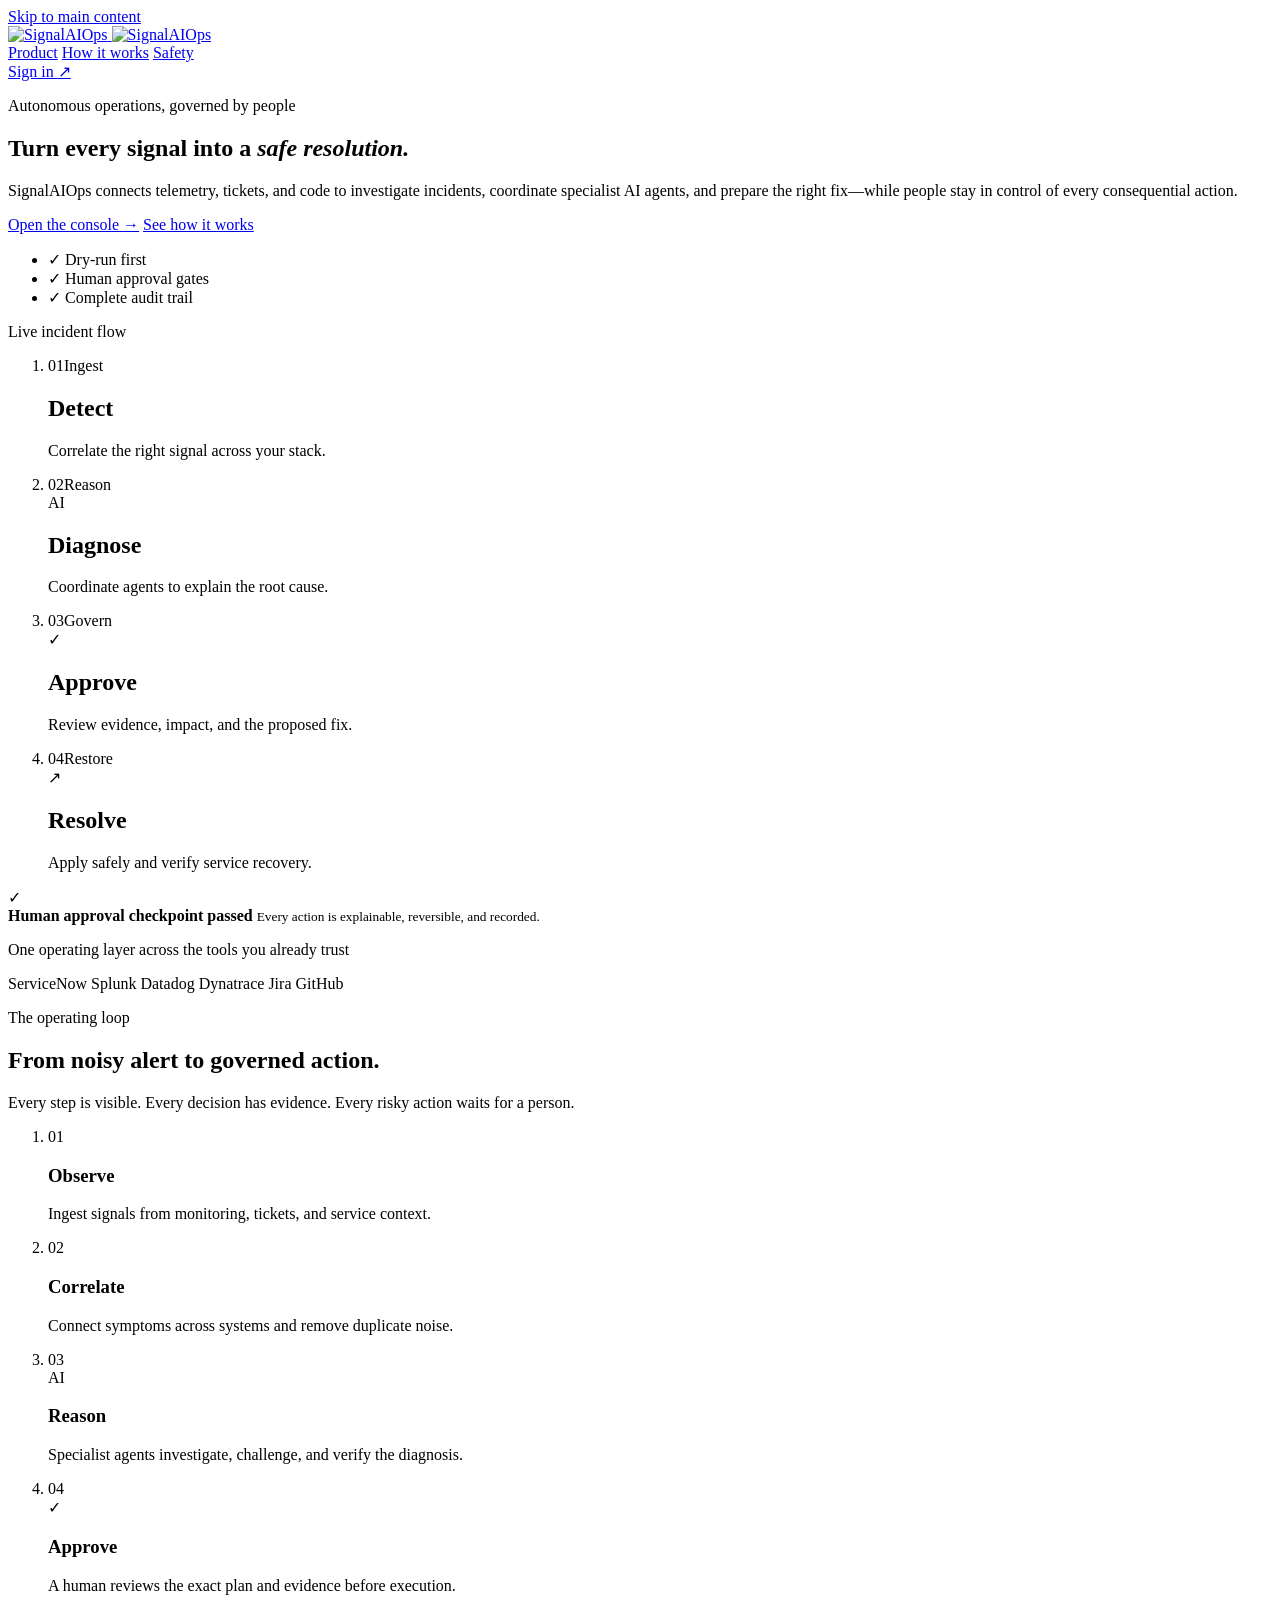
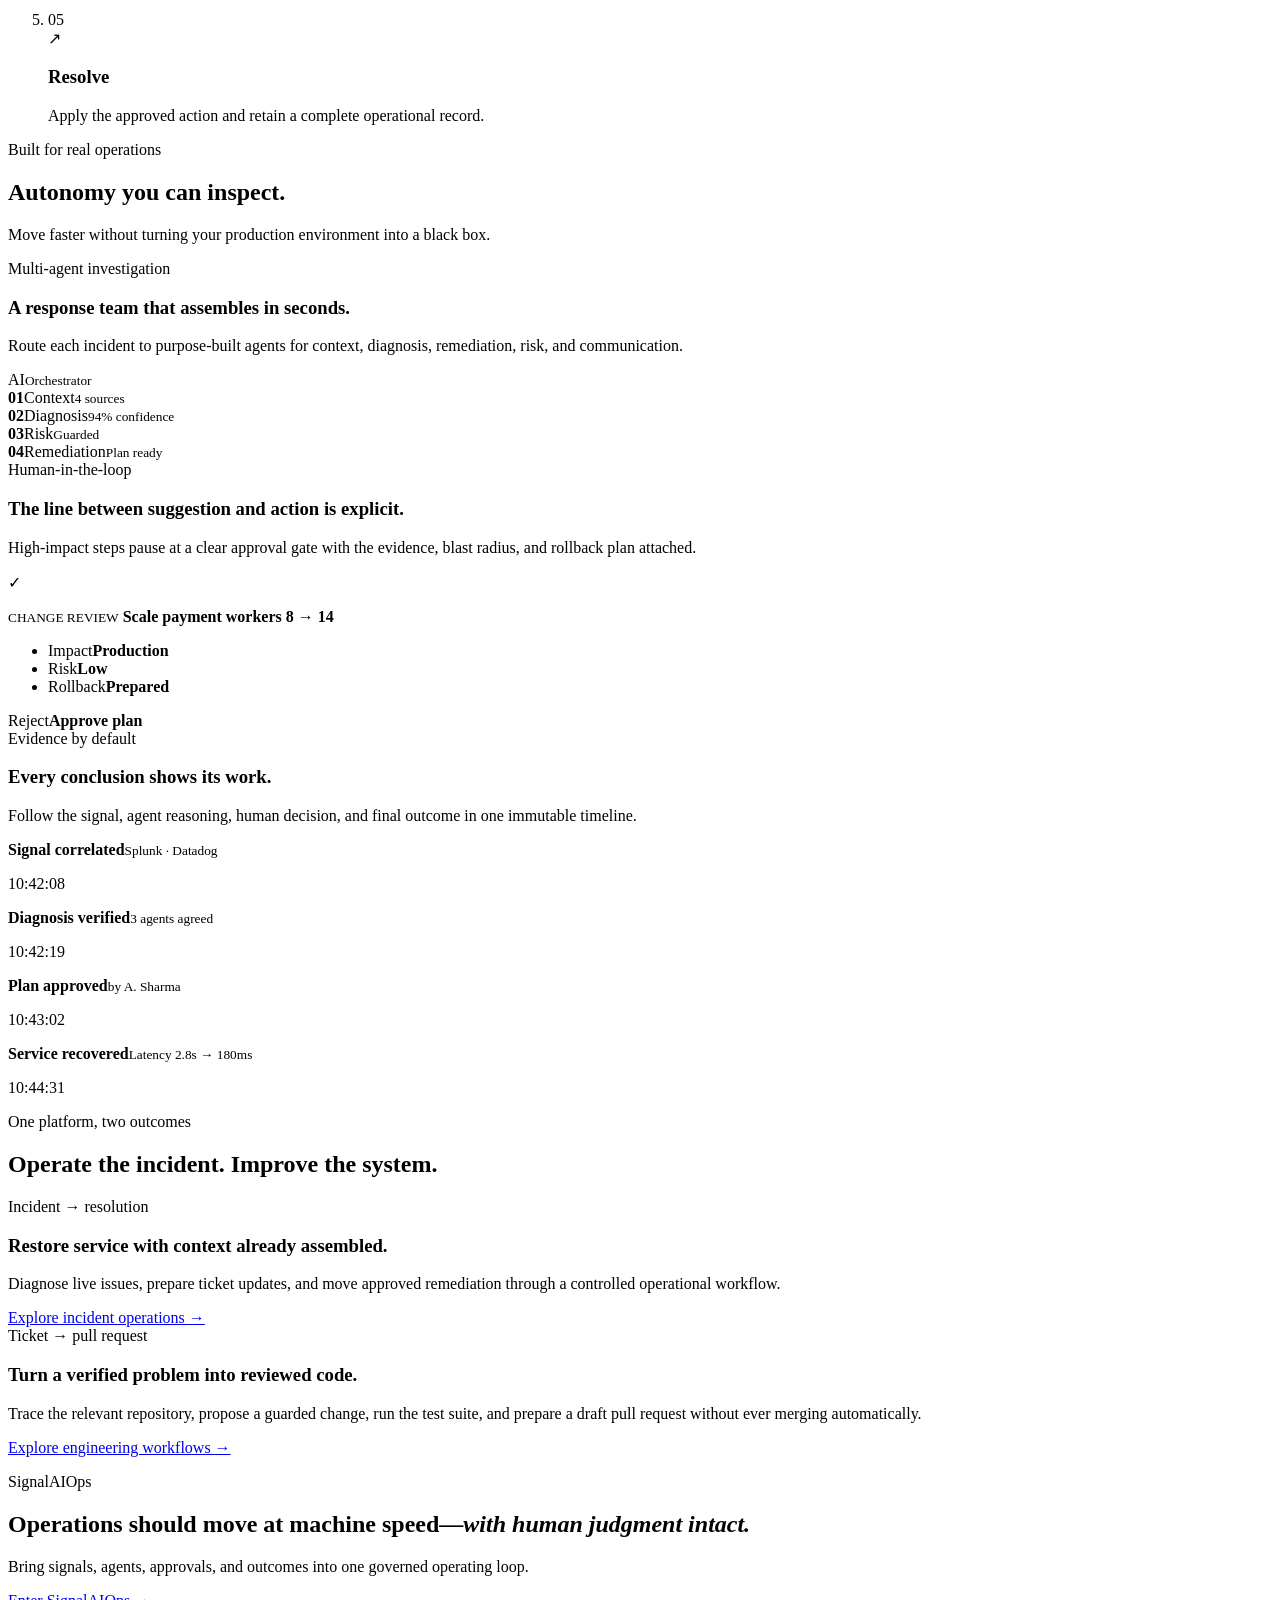
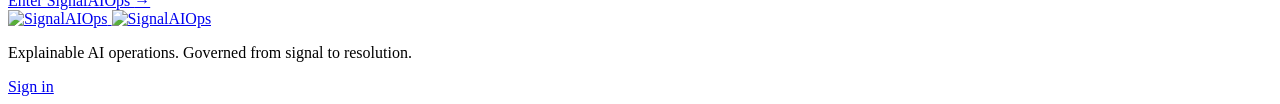
==== dashboard/landing.html @ 67247d9b "feat: launch public site and governed access flows" ====
<!doctype html>
<html lang="en">

<head>
  <meta charset="utf-8" />
  <title>SignalAIOps — From signal to safe resolution</title>
  <meta name="description"
    content="SignalAIOps turns operational signals into explainable diagnoses, governed remediation plans, and auditable outcomes." />
  <meta property="og:type" content="website" />
  <meta property="og:url" content="https://signalaiops.com/" />
  <meta property="og:title" content="SignalAIOps — From signal to safe resolution" />
  <meta property="og:description"
    content="Explainable AI operations. Human judgment intact." />
  <meta property="og:image" content="https://signalaiops.com/static/og.png" />
  <meta property="og:image:width" content="1730" />
  <meta property="og:image:height" content="909" />
  <meta name="twitter:card" content="summary_large_image" />
  <meta name="twitter:title" content="SignalAIOps — From signal to safe resolution" />
  <meta name="twitter:description"
    content="Explainable AI operations. Human judgment intact." />
  <meta name="twitter:image" content="https://signalaiops.com/static/og.png" />
  <meta name="viewport" content="width=device-width, initial-scale=1" />
  <meta name="color-scheme" content="dark light" />
  <meta name="theme-color" content="#07131e" />
  <link rel="icon" type="image/png" sizes="512x512"
    href="/static/signalaiops-favicon-v3.png" />
  <link rel="apple-touch-icon" href="/static/signalaiops-favicon-v3.png" />
  <link rel="stylesheet" href="/static/landing.css" />
</head>

<body>
  <a class="landing-skip" href="#main">Skip to main content</a>

  <header class="site-header">
    <a class="site-brand" href="/" aria-label="SignalAIOps home">
      <img class="landing-logo landing-logo-dark" src="/static/signalaiops-logo-dark-v3.png"
        alt="SignalAIOps" />
      <img class="landing-logo landing-logo-light" src="/static/signalaiops-logo-light-v3.png"
        alt="SignalAIOps" />
    </a>
    <nav class="site-nav" aria-label="Product navigation">
      <a href="#product">Product</a>
      <a href="#workflow">How it works</a>
      <a href="#safety">Safety</a>
    </nav>
    <a class="nav-signin" href="/login">Sign in <span aria-hidden="true">↗</span></a>
  </header>

  <main id="main">
    <section class="hero signal-river-hero" aria-labelledby="hero-title">
      <div class="hero-copy river-copy">
        <p class="eyebrow"><span class="live-dot"></span> Autonomous operations, governed by people</p>
        <h1 id="hero-title">Turn every signal into a <em>safe resolution.</em></h1>
        <p class="hero-lede">
          SignalAIOps connects telemetry, tickets, and code to investigate incidents,
          coordinate specialist AI agents, and prepare the right fix—while people stay
          in control of every consequential action.
        </p>
        <div class="hero-actions">
          <a class="primary-cta" href="/login">Open the console <span aria-hidden="true">→</span></a>
          <a class="secondary-cta" href="#workflow">See how it works</a>
        </div>
        <ul class="hero-proof" aria-label="Platform principles">
          <li><span>✓</span> Dry-run first</li>
          <li><span>✓</span> Human approval gates</li>
          <li><span>✓</span> Complete audit trail</li>
        </ul>
      </div>

      <div class="signal-river" aria-label="SignalAIOps incident response flow">
        <div class="river-orbits" aria-hidden="true"><i></i><i></i><i></i></div>
        <span class="river-live"><i aria-hidden="true"></i> Live incident flow</span>

        <div class="river-flow-line" aria-hidden="true">
          <i class="river-particle"></i>
          <i class="river-particle"></i>
          <i class="river-particle"></i>
          <i class="river-particle"></i>
          <i class="river-particle"></i>
          <i class="river-particle"></i>
          <i class="river-particle"></i>
          <i class="river-particle"></i>
        </div>

        <ol class="river-stages">
          <li class="river-stage river-stage-detect">
            <div class="river-stage-index"><span>01</span><span>Ingest</span></div>
            <span class="river-stage-symbol river-pulse-symbol" aria-hidden="true"><i></i></span>
            <h2>Detect</h2>
            <p>Correlate the right signal across your stack.</p>
            <span class="river-stage-state" aria-hidden="true"></span>
          </li>
          <li class="river-stage river-stage-diagnose">
            <div class="river-stage-index"><span>02</span><span>Reason</span></div>
            <span class="river-stage-symbol" aria-hidden="true">AI</span>
            <h2>Diagnose</h2>
            <p>Coordinate agents to explain the root cause.</p>
            <span class="river-stage-state" aria-hidden="true"></span>
          </li>
          <li class="river-stage river-stage-approve">
            <div class="river-stage-index"><span>03</span><span>Govern</span></div>
            <span class="river-stage-symbol" aria-hidden="true">✓</span>
            <h2>Approve</h2>
            <p>Review evidence, impact, and the proposed fix.</p>
            <span class="river-stage-state" aria-hidden="true"></span>
          </li>
          <li class="river-stage river-stage-resolve">
            <div class="river-stage-index"><span>04</span><span>Restore</span></div>
            <span class="river-stage-symbol" aria-hidden="true">↗</span>
            <h2>Resolve</h2>
            <p>Apply safely and verify service recovery.</p>
            <span class="river-stage-state" aria-hidden="true"></span>
          </li>
        </ol>

        <div class="river-checkpoint">
          <span class="river-checkpoint-icon" aria-hidden="true">✓</span>
          <div>
            <strong>Human approval checkpoint passed</strong>
            <small>Every action is explainable, reversible, and recorded.</small>
          </div>
        </div>
      </div>
    </section>

    <section class="integration-strip" aria-label="Works across your operations stack">
      <p>One operating layer across the tools you already trust</p>
      <div class="integration-list">
        <span>ServiceNow</span>
        <span>Splunk</span>
        <span>Datadog</span>
        <span>Dynatrace</span>
        <span>Jira</span>
        <span>GitHub</span>
      </div>
    </section>

    <section class="workflow-section" id="workflow" aria-labelledby="workflow-title">
      <div class="section-heading">
        <p class="eyebrow">The operating loop</p>
        <h2 id="workflow-title">From noisy alert to governed action.</h2>
        <p>Every step is visible. Every decision has evidence. Every risky action waits for a person.</p>
      </div>
      <ol class="workflow-track">
        <li>
          <span class="flow-number">01</span>
          <div class="flow-icon pulse-icon"><i></i></div>
          <h3>Observe</h3>
          <p>Ingest signals from monitoring, tickets, and service context.</p>
        </li>
        <li>
          <span class="flow-number">02</span>
          <div class="flow-icon correlate-icon"><i></i><i></i><i></i></div>
          <h3>Correlate</h3>
          <p>Connect symptoms across systems and remove duplicate noise.</p>
        </li>
        <li>
          <span class="flow-number">03</span>
          <div class="flow-icon reason-icon">AI</div>
          <h3>Reason</h3>
          <p>Specialist agents investigate, challenge, and verify the diagnosis.</p>
        </li>
        <li>
          <span class="flow-number">04</span>
          <div class="flow-icon approve-icon">✓</div>
          <h3>Approve</h3>
          <p>A human reviews the exact plan and evidence before execution.</p>
        </li>
        <li>
          <span class="flow-number">05</span>
          <div class="flow-icon resolve-icon">↗</div>
          <h3>Resolve</h3>
          <p>Apply the approved action and retain a complete operational record.</p>
        </li>
      </ol>
    </section>

    <section class="product-section" id="product" aria-labelledby="product-title">
      <div class="section-heading compact">
        <p class="eyebrow">Built for real operations</p>
        <h2 id="product-title">Autonomy you can inspect.</h2>
        <p>Move faster without turning your production environment into a black box.</p>
      </div>

      <div class="product-grid">
        <article class="feature-card feature-wide">
          <div class="feature-copy">
            <span class="feature-kicker">Multi-agent investigation</span>
            <h3>A response team that assembles in seconds.</h3>
            <p>Route each incident to purpose-built agents for context, diagnosis,
              remediation, risk, and communication.</p>
          </div>
          <div class="agent-map" aria-hidden="true">
            <div class="map-core"><span>AI</span><small>Orchestrator</small></div>
            <div class="map-node node-one"><b>01</b><span>Context</span><small>4 sources</small></div>
            <div class="map-node node-two"><b>02</b><span>Diagnosis</span><small>94% confidence</small></div>
            <div class="map-node node-three"><b>03</b><span>Risk</span><small>Guarded</small></div>
            <div class="map-node node-four"><b>04</b><span>Remediation</span><small>Plan ready</small></div>
            <i class="map-link link-one"></i><i class="map-link link-two"></i>
            <i class="map-link link-three"></i><i class="map-link link-four"></i>
          </div>
        </article>

        <article class="feature-card" id="safety">
          <div class="feature-copy">
            <span class="feature-kicker amber">Human-in-the-loop</span>
            <h3>The line between suggestion and action is explicit.</h3>
            <p>High-impact steps pause at a clear approval gate with the evidence,
              blast radius, and rollback plan attached.</p>
          </div>
          <div class="approval-preview">
            <div><span class="approval-shield">✓</span><p><small>CHANGE REVIEW</small>
              <strong>Scale payment workers 8 → 14</strong></p></div>
            <ul><li><span>Impact</span><b>Production</b></li>
              <li><span>Risk</span><b class="risk-low">Low</b></li>
              <li><span>Rollback</span><b>Prepared</b></li></ul>
            <div class="approval-buttons"><span>Reject</span><strong>Approve plan</strong></div>
          </div>
        </article>

        <article class="feature-card">
          <div class="feature-copy">
            <span class="feature-kicker lime">Evidence by default</span>
            <h3>Every conclusion shows its work.</h3>
            <p>Follow the signal, agent reasoning, human decision, and final outcome
              in one immutable timeline.</p>
          </div>
          <div class="audit-preview">
            <div><i class="audit-ok"></i><p><strong>Signal correlated</strong><small>Splunk · Datadog</small></p><time>10:42:08</time></div>
            <div><i class="audit-ai"></i><p><strong>Diagnosis verified</strong><small>3 agents agreed</small></p><time>10:42:19</time></div>
            <div><i class="audit-human"></i><p><strong>Plan approved</strong><small>by A. Sharma</small></p><time>10:43:02</time></div>
            <div><i class="audit-ok"></i><p><strong>Service recovered</strong><small>Latency 2.8s → 180ms</small></p><time>10:44:31</time></div>
          </div>
        </article>
      </div>
    </section>

    <section class="outcomes-section" aria-labelledby="outcomes-title">
      <div class="section-heading compact">
        <p class="eyebrow">One platform, two outcomes</p>
        <h2 id="outcomes-title">Operate the incident. Improve the system.</h2>
      </div>
      <div class="outcome-grid">
        <article>
          <span class="outcome-label">Incident → resolution</span>
          <h3>Restore service with context already assembled.</h3>
          <p>Diagnose live issues, prepare ticket updates, and move approved remediation
            through a controlled operational workflow.</p>
          <a href="/login">Explore incident operations <span>→</span></a>
        </article>
        <article>
          <span class="outcome-label code">Ticket → pull request</span>
          <h3>Turn a verified problem into reviewed code.</h3>
          <p>Trace the relevant repository, propose a guarded change, run the test suite,
            and prepare a draft pull request without ever merging automatically.</p>
          <a href="/login">Explore engineering workflows <span>→</span></a>
        </article>
      </div>
    </section>

    <section class="final-cta">
      <div>
        <p class="eyebrow">SignalAIOps</p>
        <h2>Operations should move at machine speed—<em>with human judgment intact.</em></h2>
        <p>Bring signals, agents, approvals, and outcomes into one governed operating loop.</p>
      </div>
      <a class="primary-cta" href="/login">Enter SignalAIOps <span aria-hidden="true">→</span></a>
    </section>
  </main>

  <footer class="site-footer">
    <a class="site-brand footer-brand" href="/">
      <img class="landing-logo landing-logo-dark" src="/static/signalaiops-logo-dark-v3.png"
        alt="SignalAIOps" />
      <img class="landing-logo landing-logo-light" src="/static/signalaiops-logo-light-v3.png"
        alt="SignalAIOps" />
    </a>
    <p>Explainable AI operations. Governed from signal to resolution.</p>
    <a href="/login">Sign in</a>
  </footer>
</body>

</html>
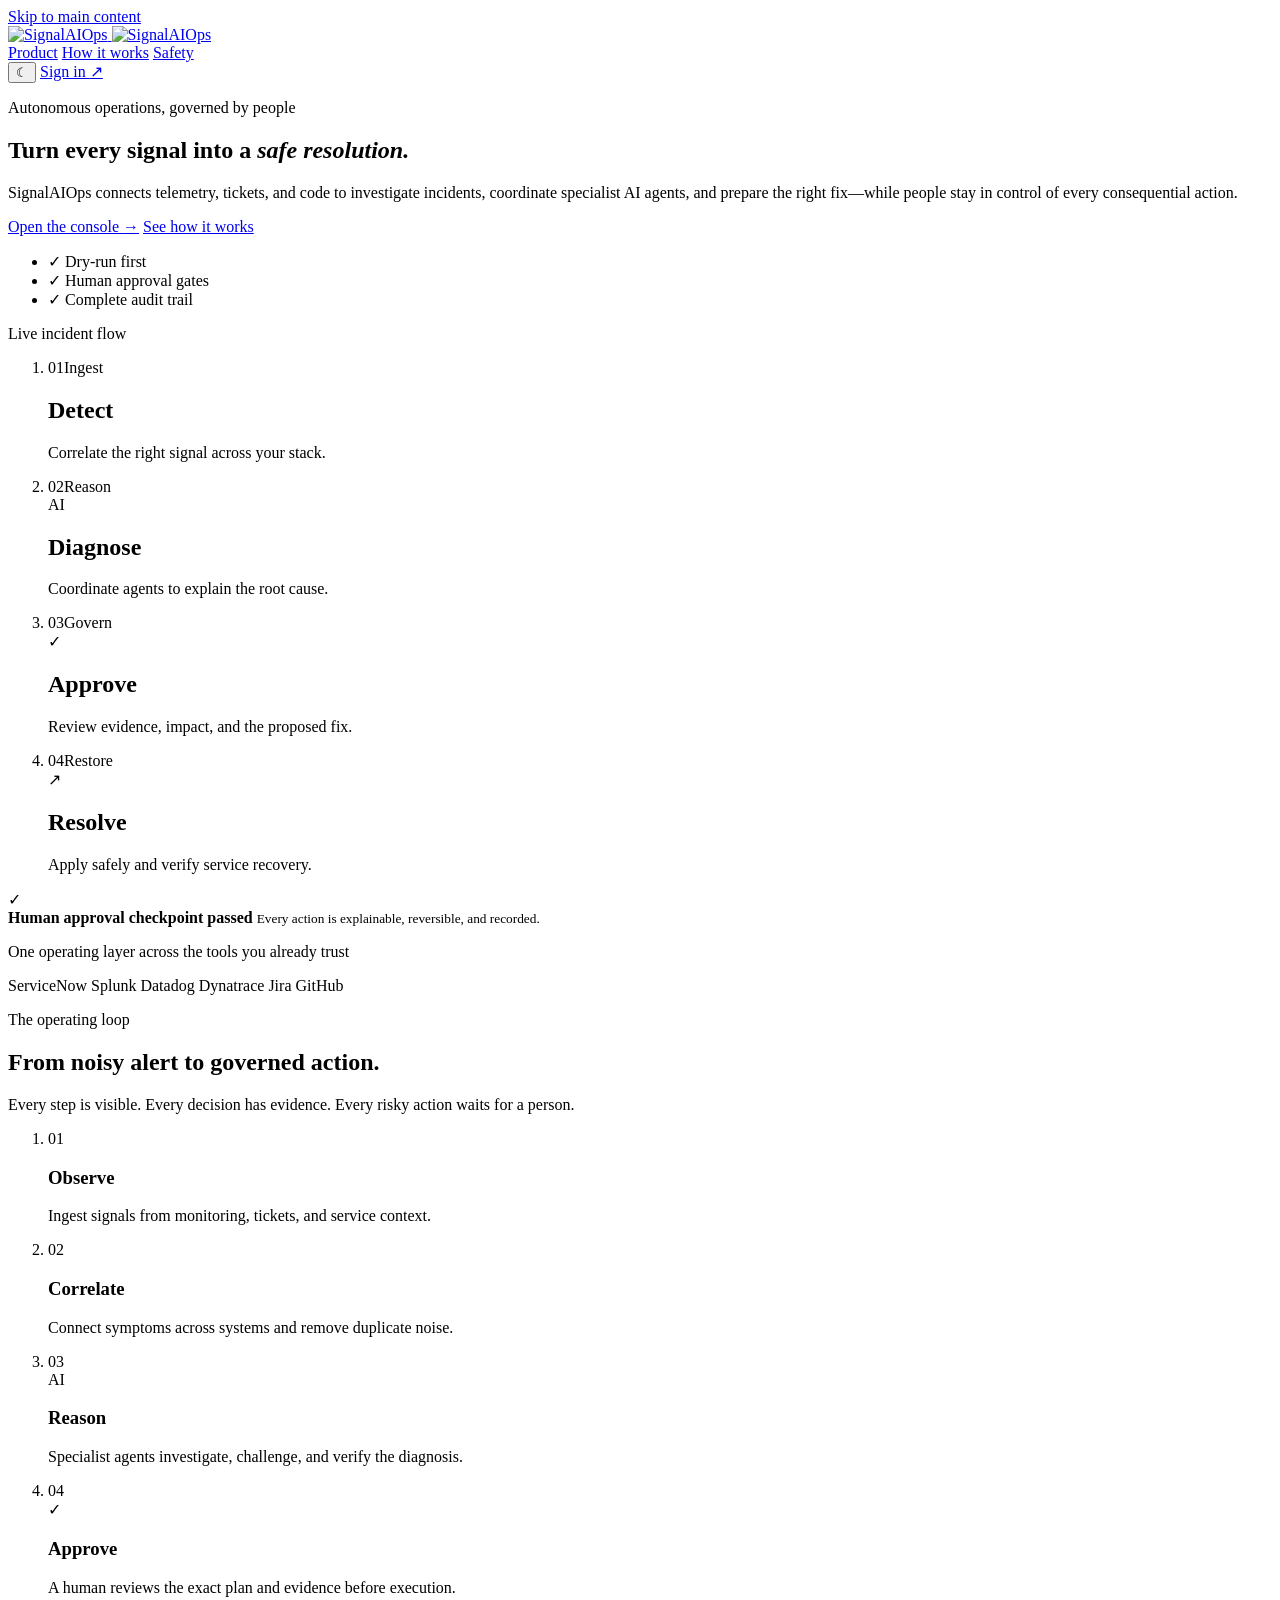
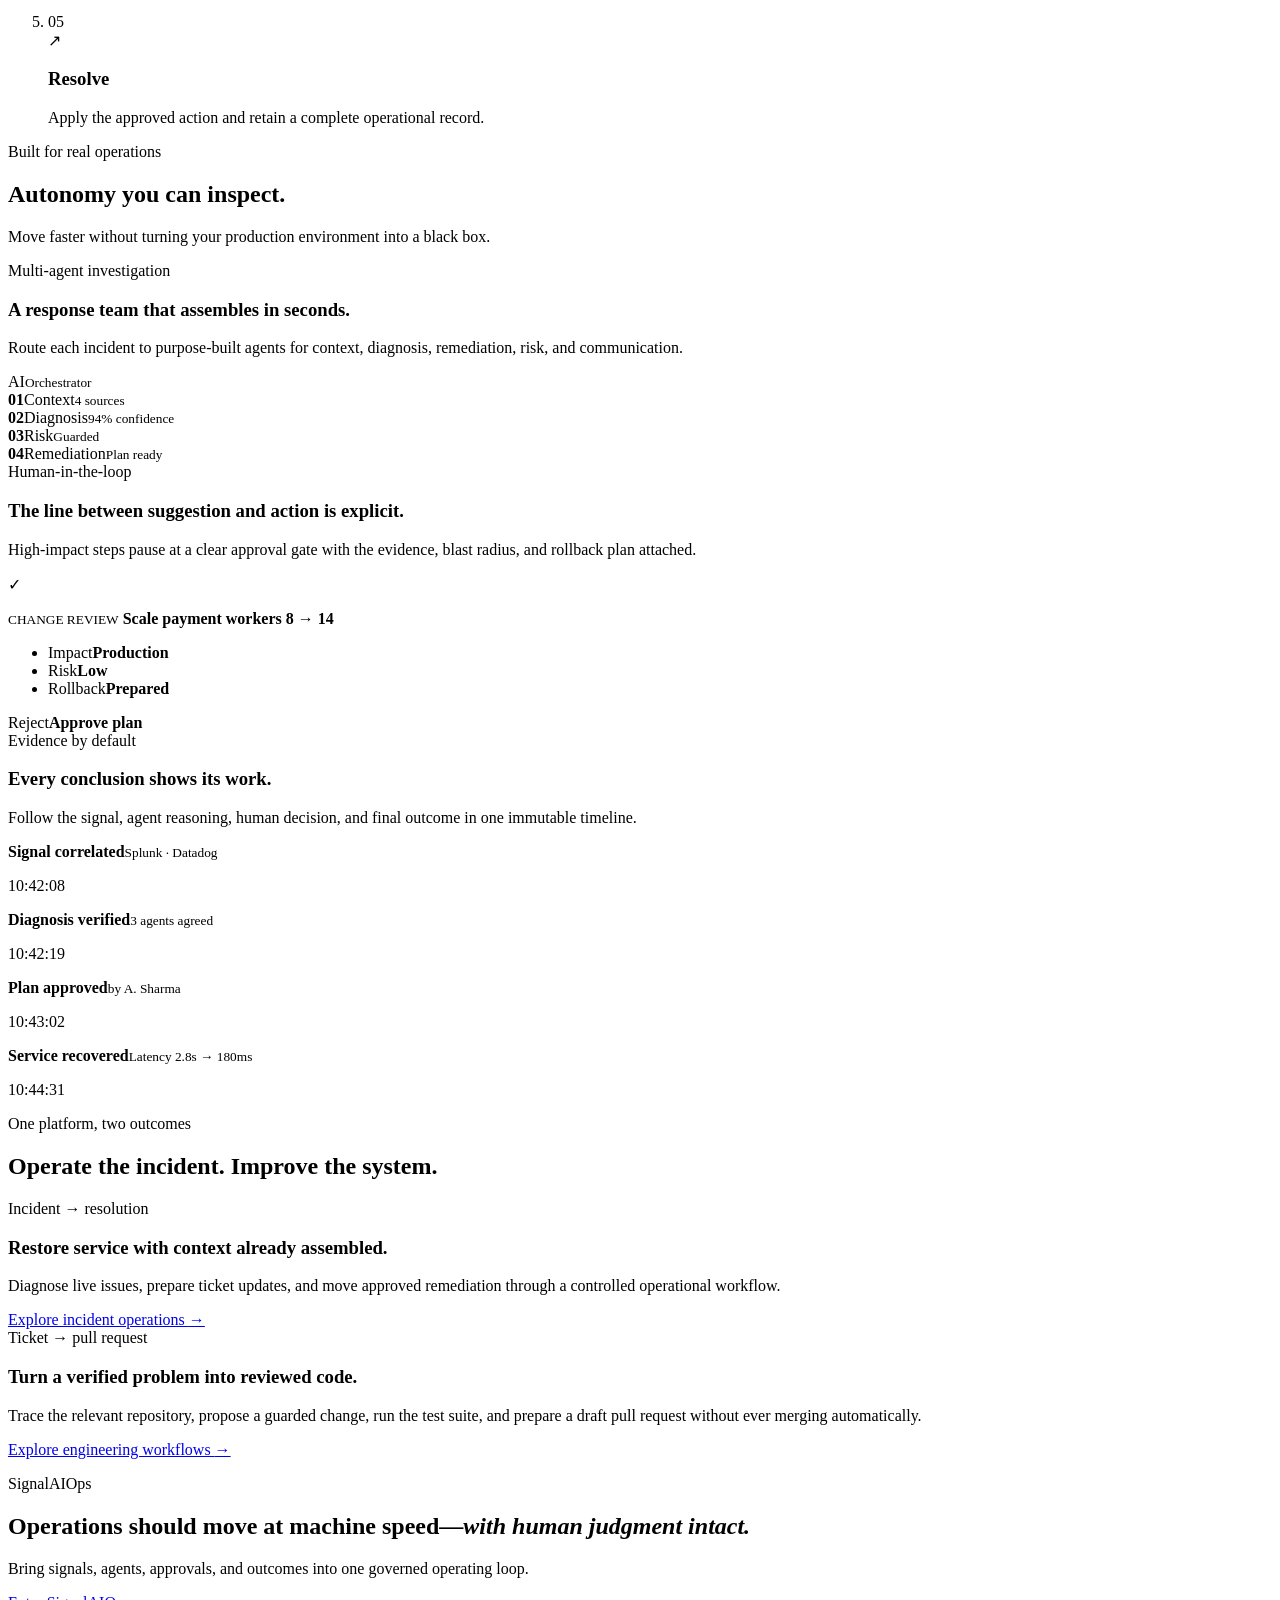
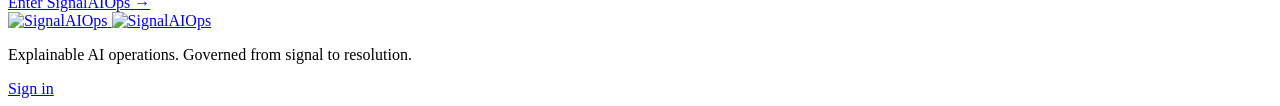
==== commit 6eeface8: "feat: professional landing UI, shared theme tokens, sticky header Rework the public marketing page t" ====
--- a/dashboard/landing.html
+++ b/dashboard/landing.html
@@ -21,10 +21,26 @@
   <meta name="twitter:image" content="https://signalaiops.com/static/og.png" />
   <meta name="viewport" content="width=device-width, initial-scale=1" />
   <meta name="color-scheme" content="dark light" />
-  <meta name="theme-color" content="#07131e" />
+  <meta id="theme-color" name="theme-color" content="#0b1420" />
+  <script>
+    (() => {
+      const key = "signalaiops-theme";
+      let theme = "dark";
+      try {
+        theme = localStorage.getItem(key)
+          || (window.matchMedia("(prefers-color-scheme: light)").matches ? "light" : "dark");
+      } catch {
+        theme = "dark";
+      }
+      document.documentElement.dataset.theme = theme;
+    })();
+  </script>
   <link rel="icon" type="image/png" sizes="512x512"
     href="/static/signalaiops-favicon-v3.png" />
   <link rel="apple-touch-icon" href="/static/signalaiops-favicon-v3.png" />
+  <link rel="preload" href="/static/InterVariable.woff2" as="font" type="font/woff2"
+    crossorigin />
+  <link rel="stylesheet" href="/static/tokens.css" />
   <link rel="stylesheet" href="/static/landing.css" />
 </head>
 
@@ -43,7 +59,13 @@
       <a href="#workflow">How it works</a>
       <a href="#safety">Safety</a>
     </nav>
-    <a class="nav-signin" href="/login">Sign in <span aria-hidden="true">↗</span></a>
+    <div class="header-actions">
+      <button class="theme-toggle" type="button" onclick="toggleTheme()"
+        data-theme-toggle aria-label="Switch color theme">
+        <span class="theme-icon" data-theme-icon aria-hidden="true">☀</span>
+      </button>
+      <a class="nav-signin" href="/login">Sign in <span aria-hidden="true">↗</span></a>
+    </div>
   </header>
 
   <main id="main">
@@ -278,6 +300,43 @@
     <p>Explainable AI operations. Governed from signal to resolution.</p>
     <a href="/login">Sign in</a>
   </footer>
+
+  <script>
+    // Mirrors the console's theme handling (app.js) so a person's choice
+    // carries across the marketing page, the login screen, and the app — they
+    // share the same localStorage key.
+    (() => {
+      const KEY = "signalaiops-theme";
+      const meta = document.getElementById("theme-color");
+      const current = () =>
+        document.documentElement.dataset.theme === "light" ? "light" : "dark";
+
+      function sync() {
+        const theme = current();
+        const next = theme === "dark" ? "light" : "dark";
+        document.querySelectorAll("[data-theme-toggle]").forEach((button) => {
+          button.setAttribute("aria-label", `Switch to ${next} mode`);
+          button.title = `Switch to ${next} mode`;
+          const icon = button.querySelector("[data-theme-icon]");
+          if (icon) icon.textContent = theme === "dark" ? "☀" : "☾";
+        });
+        if (meta) meta.content = theme === "dark" ? "#0b1420" : "#f4f7f5";
+      }
+
+      window.toggleTheme = function toggleTheme() {
+        const theme = current() === "dark" ? "light" : "dark";
+        document.documentElement.dataset.theme = theme;
+        try {
+          localStorage.setItem(KEY, theme);
+        } catch {
+          /* preference remains in-memory */
+        }
+        sync();
+      };
+
+      sync();
+    })();
+  </script>
 </body>
 
 </html>
